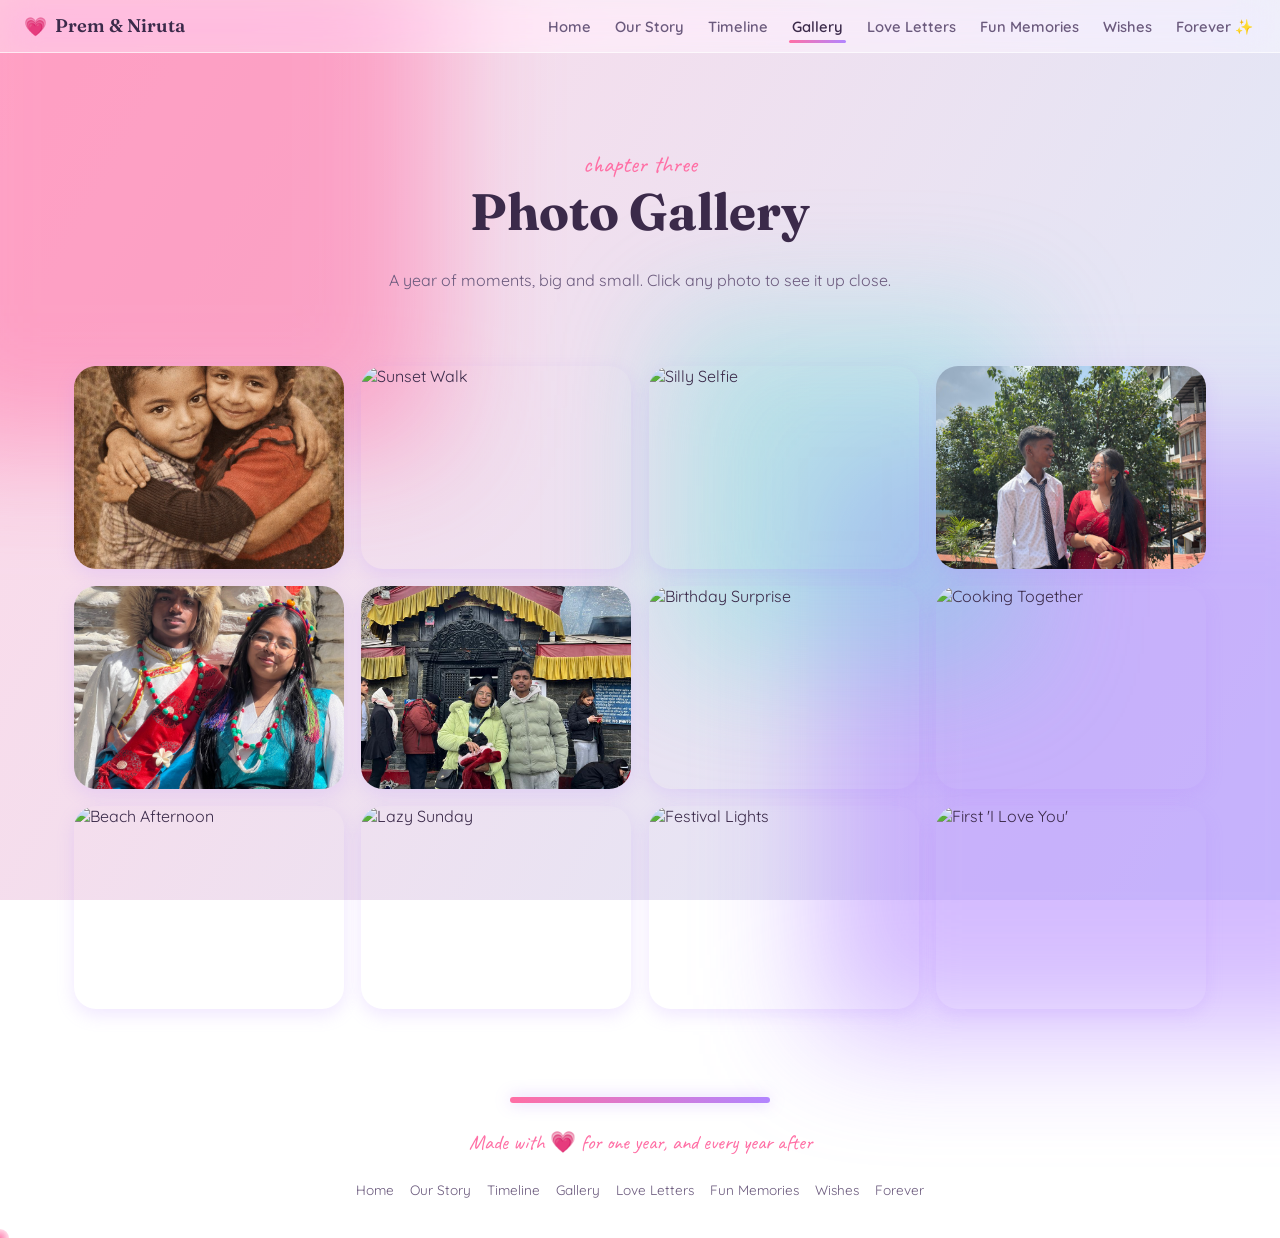
==== gallery.html @ 94ba625b "Added website images Added website images" ====
<!DOCTYPE html>
<html lang="en">
<head>
<meta charset="UTF-8">
<meta name="viewport" content="width=device-width, initial-scale=1.0">
<title>Photo Gallery — Prem &amp; Niruta</title>
<meta name="description" content="A gallery of Prem and Niruta's favorite photos together.">
<link rel="icon" href="assets/images/favicon-src.svg" type="image/svg+xml">
<link rel="stylesheet" href="css/style.css">
<link rel="stylesheet" href="css/pages.css">

</head>
<body>

<div class="bg-mesh"></div>
<div class="blob blob-1"></div>
<div class="blob blob-2"></div>
<div class="blob blob-3"></div>

<nav class="site-nav">
  <a href="index.html" class="nav-brand"><span class="heart-mark">💗</span> Prem &amp; Niruta</a>
  <button class="nav-toggle" aria-label="Toggle menu">☰</button>
  <ul class="nav-links">
    <li><a href="index.html">Home</a></li>
    <li><a href="our-story.html">Our Story</a></li>
    <li><a href="timeline.html">Timeline</a></li>
    <li><a href="gallery.html">Gallery</a></li>
    <li><a href="letters.html">Love Letters</a></li>
    <li><a href="memories.html">Fun Memories</a></li>
    <li><a href="wishes.html">Wishes</a></li>
    <li><a href="closing.html">Forever ✨</a></li>
  </ul>
</nav>

<main>

  <section class="page-hero wrap wrap--tight">
    <span class="eyebrow">chapter three</span>
    <h1>Photo Gallery</h1>
    <p style="color:var(--ink-soft); max-width:600px; margin:0 auto;">A year of moments, big and small. Click any photo to see it up close.</p>
  </section>

  <section class="wrap wrap--tight">
    <div class="gallery-grid">
    <div class="g-item reveal" data-caption="Our First Coffee Date">
      <img src="assets/images/gallery-01.png" alt="Our First Coffee Date" loading="lazy">
      <span class="g-caption">Childhood</span>
    </div>
    <div class="g-item reveal" data-caption="Sunset Walk">
      <img src="assets/images/gallery-02.jpg" alt="Sunset Walk" loading="lazy">
      <span class="g-caption">Latenight Pokhara</span>
    </div>
    <div class="g-item reveal" data-caption="Silly Selfie">
      <img src="assets/images/gallery-03.jpg" alt="Silly Selfie" loading="lazy">
      <span class="g-caption">Farewell</span>
    </div>
    <div class="g-item reveal" data-caption="Dancing in the Rain">
      <img src="assets/images/gallery-04.jpg" alt="Dancing in the Rain" loading="lazy">
      <span class="g-caption">Welcome program</span>
    </div>
    <div class="g-item reveal" data-caption="Trip to the Hills">
      <img src="assets/images/gallery-05.jpg" alt="Trip to the Hills" loading="lazy">
      <span class="g-caption">Mustang</span>
    </div>
    <div class="g-item reveal" data-caption="Movie Night">
      <img src="assets/images/gallery-06.jpg" alt="Movie Night" loading="lazy">
      <span class="g-caption">Muktinath</span>
    </div>
    <div class="g-item reveal" data-caption="Birthday Surprise">
      <img src="assets/images/gallery-07.jpg" alt="Birthday Surprise" loading="lazy">
      <span class="g-caption">College days</span>
    </div>
    <div class="g-item reveal" data-caption="Cooking Together">
      <img src="assets/images/gallery-08.jpg" alt="Cooking Together" loading="lazy">
      <span class="g-caption">Rupse jharana</span>
    </div>
    <div class="g-item reveal" data-caption="Beach Afternoon">
      <img src="assets/images/gallery-09.jpg" alt="Beach Afternoon" loading="lazy">
      <span class="g-caption">Pokhara</span>
    </div>
    <div class="g-item reveal" data-caption="Lazy Sunday">
      <img src="assets/images/gallery-10.jpg" alt="Lazy Sunday" loading="lazy">
      <span class="g-caption">Garden of dreams</span>
    </div>
    <div class="g-item reveal" data-caption="Festival Lights">
      <img src="assets/images/gallery-11.jpg" alt="Festival Lights" loading="lazy">
      <span class="g-caption">Walk</span>
    </div>
    <div class="g-item reveal" data-caption="First 'I Love You'">
      <img src="assets/images/gallery-12.jpg" alt="First 'I Love You'" loading="lazy">
      <span class="g-caption">Dhumba lake'</span>
    </div>
    </div>
  </section>

  <!-- Lightbox modal, shared by every gallery image -->
  <div class="lightbox" id="lightbox">
    <button class="lightbox-close" aria-label="Close">✕</button>
    <button class="lightbox-nav lightbox-prev" aria-label="Previous">‹</button>
    <div class="lightbox-inner">
      <img class="lightbox-img" src="" alt="Enlarged memory">
      <p class="lightbox-caption"></p>
    </div>
    <button class="lightbox-nav lightbox-next" aria-label="Next">›</button>
  </div>

</main>

<footer class="site-footer">
  <div class="liquid-ribbon"></div>
  <p class="footer-love">Made with 💗 for one year, and every year after</p>
  <nav class="page-links">
    <a href="index.html">Home</a>
    <a href="our-story.html">Our Story</a>
    <a href="timeline.html">Timeline</a>
    <a href="gallery.html">Gallery</a>
    <a href="letters.html">Love Letters</a>
    <a href="memories.html">Fun Memories</a>
    <a href="wishes.html">Wishes</a>
    <a href="closing.html">Forever</a>
  </nav>
</footer>

<script src="js/main.js"></script>
<script src="js/components.js"></script>

</body>
</html>
---- css/style.css ----
/* ==========================================================================
   PREM & NIRUTA — "One Year, Ever After"
   Global Stylesheet
   --------------------------------------------------------------------------
   DESIGN SYSTEM (token summary — see README.md for the full rationale)

   Palette:
     --blush, --lavender, --sky, --peach   → background gradient mesh
     --magenta-glow, --violet-glow, --aqua-glow → neon-pastel accents
     --ink                                  → primary text (deep plum, AA-safe)
     --glass                                → frosted glass surface color

   Type:
     --font-display  "Fraunces"  → romantic, soft-serif, used for headlines
     --font-script   "Caveat"    → handwritten accents, love-note captions
     --font-body     "Quicksand"→ rounded, friendly, used for paragraphs/UI

   Signature element:
     The "liquid ribbon" — a flowing, morphing gradient line that appears in
     the nav, section dividers and footer of every page. It represents the
     couple's story flowing continuously from one chapter (page) to the next.
   ========================================================================== */

@import url('https://fonts.googleapis.com/css2?family=Fraunces:ital,opsz,wght@0,9..144,400;0,9..144,500;0,9..144,600;0,9..144,700;1,9..144,500&family=Quicksand:wght@400;500;600;700&family=Caveat:wght@500;600;700&display=swap');

/* -------------------------------- Reset -------------------------------- */
*, *::before, *::after { box-sizing: border-box; }
html { scroll-behavior: smooth; }
body {
  margin: 0;
  min-height: 100vh;
  font-family: var(--font-body);
  color: var(--ink);
  overflow-x: hidden;
}
img { max-width: 100%; display: block; }
a { text-decoration: none; color: inherit; }
ul { list-style: none; margin: 0; padding: 0; }
button { font-family: inherit; cursor: pointer; }
h1, h2, h3, h4 { font-family: var(--font-display); margin: 0 0 .5em; line-height: 1.15; }
p { line-height: 1.7; }

/* ------------------------------- Tokens --------------------------------- */
:root {
  /* base palette */
  --blush:    #ffd9e8;
  --lavender: #e3d1ff;
  --sky:      #cfefff;
  --peach:    #ffe7d1;
  --mint:     #d1fff0;

  /* neon-pastel accents (used sparingly, for glow + CTAs) */
  --magenta-glow: #ff6fa5;
  --violet-glow:  #b285ff;
  --aqua-glow:    #5fe1d6;

  /* text + surfaces */
  --ink: #3b2a4a;
  --ink-soft: #6b5a7d;
  --glass: rgba(255, 255, 255, 0.38);
  --glass-strong: rgba(255, 255, 255, 0.55);
  --glass-border: rgba(255, 255, 255, 0.65);
  --shadow-glow: 0 8px 32px rgba(178, 133, 255, 0.25);

  /* type */
  --font-display: "Fraunces", "Iowan Old Style", serif;
  --font-script: "Caveat", cursive;
  --font-body: "Quicksand", "Trebuchet MS", sans-serif;

  /* layout */
  --page-max: 1180px;
  --radius-lg: 32px;
  --radius-md: 22px;
  --radius-sm: 14px;
}

/* ---------------------- Animated pastel mesh backdrop -------------------
   A slow-shifting gradient mesh sits behind every page (fixed, so it stays
   put while content scrolls). Three soft "liquid blobs" drift and morph
   using border-radius keyframes — cheap on GPU, no canvas needed.
---------------------------------------------------------------------------*/
.bg-mesh {
  position: fixed;
  inset: 0;
  z-index: -2;
  background: linear-gradient(120deg, var(--blush), var(--sky) 45%, var(--lavender) 75%, var(--peach));
  background-size: 300% 300%;
  animation: meshShift 22s ease-in-out infinite;
}
@keyframes meshShift {
  0%   { background-position: 0% 30%; }
  50%  { background-position: 100% 70%; }
  100% { background-position: 0% 30%; }
}

.blob {
  position: fixed;
  z-index: -1;
  filter: blur(60px);
  opacity: .55;
  animation: blobMorph 14s ease-in-out infinite, blobDrift 26s ease-in-out infinite;
  pointer-events: none;
}
.blob-1 { top: -10%; left: -8%;  width: 42vw; height: 42vw; background: var(--magenta-glow); animation-delay: 0s, 0s; }
.blob-2 { bottom: -15%; right: -10%; width: 46vw; height: 46vw; background: var(--violet-glow); animation-delay: 2s, 3s; }
.blob-3 { top: 35%; right: 20%; width: 28vw; height: 28vw; background: var(--aqua-glow); animation-delay: 4s, 6s; opacity: .35; }

@keyframes blobMorph {
  0%, 100% { border-radius: 42% 58% 65% 35% / 45% 40% 60% 55%; }
  33%      { border-radius: 65% 35% 45% 55% / 55% 65% 35% 45%; }
  66%      { border-radius: 35% 65% 55% 45% / 35% 45% 55% 65%; }
}
@keyframes blobDrift {
  0%, 100% { transform: translate(0, 0) scale(1); }
  50%      { transform: translate(4%, -4%) scale(1.08); }
}

/* ------------------------------ Liquid ribbon ---------------------------
   Signature motif: a thin flowing gradient line used as a divider + the
   nav's underline + footer accent. Animated with a moving background
   gradient to feel like liquid running through it.
---------------------------------------------------------------------------*/
.liquid-ribbon {
  height: 6px;
  border-radius: 999px;
  background: linear-gradient(90deg, var(--magenta-glow), var(--violet-glow), var(--aqua-glow), var(--magenta-glow));
  background-size: 300% 100%;
  animation: ribbonFlow 6s linear infinite;
  box-shadow: 0 0 16px rgba(178,133,255,.45);
}
@keyframes ribbonFlow {
  0%   { background-position: 0% 50%; }
  100% { background-position: 300% 50%; }
}

/* --------------------------------- Nav ----------------------------------*/
.site-nav {
  position: sticky;
  top: 0;
  z-index: 100;
  display: flex;
  align-items: center;
  justify-content: space-between;
  gap: 1rem;
  padding: .9rem 1.5rem;
  background: var(--glass);
  backdrop-filter: blur(18px) saturate(160%);
  -webkit-backdrop-filter: blur(18px) saturate(160%);
  border-bottom: 1px solid var(--glass-border);
}
.nav-brand {
  display: flex;
  align-items: center;
  gap: .55rem;
  font-family: var(--font-display);
  font-weight: 600;
  font-size: 1.15rem;
  color: var(--ink);
}
.nav-brand .heart-mark {
  width: 22px; height: 22px;
  display: inline-block;
  animation: pulseHeart 1.6s ease-in-out infinite;
}
@keyframes pulseHeart { 0%,100% { transform: scale(1); } 50% { transform: scale(1.18); } }

.nav-links {
  display: flex;
  flex-wrap: wrap;
  gap: .2rem 1.1rem;
  font-size: .92rem;
  font-weight: 600;
}
.nav-links a {
  position: relative;
  padding: .35rem .2rem;
  color: var(--ink-soft);
  transition: color .25s ease;
  white-space: nowrap;
}
.nav-links a::after {
  content: "";
  position: absolute; left: 0; right: 100%; bottom: -2px;
  height: 3px; border-radius: 999px;
  background: linear-gradient(90deg, var(--magenta-glow), var(--violet-glow));
  transition: right .3s ease;
}
.nav-links a:hover, .nav-links a.active { color: var(--ink); }
.nav-links a:hover::after, .nav-links a.active::after { right: 0; }

.nav-toggle {
  display: none;
  width: 40px; height: 40px;
  border-radius: 50%;
  border: none;
  background: var(--glass-strong);
  align-items: center; justify-content: center;
  font-size: 1.1rem;
}

@media (max-width: 880px) {
  .nav-toggle { display: flex; }
  .nav-links {
    position: absolute;
    top: 100%; left: 0; right: 0;
    flex-direction: column;
    background: var(--glass-strong);
    backdrop-filter: blur(20px);
    padding: 1rem 1.5rem 1.4rem;
    border-bottom: 1px solid var(--glass-border);
    display: none;
  }
  .nav-links.open { display: flex; }
}

/* ------------------------------- Layout ---------------------------------*/
main { position: relative; z-index: 1; }
.wrap {
  max-width: var(--page-max);
  margin: 0 auto;
  padding: 4.5rem 1.5rem;
}
.wrap--tight { padding-top: 2.5rem; padding-bottom: 2.5rem; }
.section-head { text-align: center; max-width: 720px; margin: 0 auto 2.75rem; }
.eyebrow {
  display: inline-block;
  font-family: var(--font-script);
  font-size: 1.35rem;
  color: var(--magenta-glow);
  margin-bottom: .25rem;
}
.section-head h2 { font-size: clamp(1.8rem, 4vw, 2.7rem); }
.section-head p { color: var(--ink-soft); font-size: 1.05rem; }

/* ------------------------------ Glass card -------------------------------*/
.glass-card {
  background: var(--glass);
  border: 1px solid var(--glass-border);
  border-radius: var(--radius-lg);
  backdrop-filter: blur(16px) saturate(160%);
  -webkit-backdrop-filter: blur(16px) saturate(160%);
  box-shadow: var(--shadow-glow);
  transition: transform .35s ease, box-shadow .35s ease;
}
.glass-card:hover {
  transform: translateY(-6px);
  box-shadow: 0 16px 44px rgba(178, 133, 255, 0.35);
}
.glass-card--pad { padding: 2rem; }

/* ------------------------------- Buttons ---------------------------------*/
.btn {
  position: relative;
  display: inline-flex;
  align-items: center;
  gap: .5rem;
  padding: .85rem 1.7rem;
  border-radius: 999px;
  font-weight: 700;
  font-size: .95rem;
  border: none;
  overflow: hidden;
  isolation: isolate;
  transition: transform .25s ease, box-shadow .25s ease;
}
.btn--primary {
  color: #fff;
  background: linear-gradient(135deg, var(--magenta-glow), var(--violet-glow));
  box-shadow: 0 8px 24px rgba(255, 111, 165, 0.45);
}
.btn--ghost {
  color: var(--ink);
  background: var(--glass-strong);
  border: 1px solid var(--glass-border);
}
.btn:hover { transform: translateY(-3px) scale(1.03); }
.btn:active { transform: translateY(0) scale(0.98); }
/* liquid shine sweep on hover */
.btn::before {
  content: "";
  position: absolute; inset: 0;
  background: linear-gradient(120deg, transparent 30%, rgba(255,255,255,.55) 50%, transparent 70%);
  transform: translateX(-120%);
  transition: transform .6s ease;
  z-index: -1;
}
.btn:hover::before { transform: translateX(120%); }

/* -------------------------- Floating hearts layer ------------------------
   A fixed canvas-free layer: JS spawns small heart <span> elements that
   float upward and fade — lightweight ambient romance, not distracting.
---------------------------------------------------------------------------*/
#floating-hearts {
  position: fixed; inset: 0;
  pointer-events: none;
  z-index: 2;
  overflow: hidden;
}
.f-heart {
  position: absolute;
  bottom: -5%;
  font-size: 1.2rem;
  opacity: 0;
  animation: floatUp linear forwards;
  filter: drop-shadow(0 0 6px rgba(255,111,165,.55));
}
@keyframes floatUp {
  0%   { opacity: 0; transform: translateY(0) translateX(0) rotate(0deg); }
  10%  { opacity: .85; }
  90%  { opacity: .6; }
  100% { opacity: 0; transform: translateY(-110vh) translateX(var(--drift, 40px)) rotate(25deg); }
}

/* --------------------------- Custom cursor sparkle ------------------------*/
.cursor-glow {
  position: fixed;
  width: 18px; height: 18px;
  border-radius: 50%;
  background: radial-gradient(circle, rgba(255,111,165,.85), rgba(178,133,255,0));
  pointer-events: none;
  z-index: 9999;
  transform: translate(-50%, -50%);
  mix-blend-mode: multiply;
  transition: width .2s ease, height .2s ease, opacity .2s ease;
}
@media (hover: none) { .cursor-glow { display: none; } }

/* ------------------------------ Reveal on scroll --------------------------*/
.reveal {
  opacity: 0;
  transform: translateY(28px);
  transition: opacity .8s ease, transform .8s ease;
}
.reveal.is-visible { opacity: 1; transform: translateY(0); }
.reveal-scale { opacity: 0; transform: scale(.92); transition: opacity .8s ease, transform .8s ease; }
.reveal-scale.is-visible { opacity: 1; transform: scale(1); }

/* -------------------------------- Footer ---------------------------------*/
.site-footer {
  position: relative;
  z-index: 1;
  padding: 3rem 1.5rem 2.5rem;
  text-align: center;
  color: var(--ink-soft);
}
.site-footer .liquid-ribbon { max-width: 260px; margin: 0 auto 1.4rem; }
.footer-love {
  font-family: var(--font-script);
  font-size: 1.3rem;
  color: var(--magenta-glow);
}
.page-links {
  margin-top: 1.2rem;
  display: flex; flex-wrap: wrap; gap: .4rem 1rem; justify-content: center;
  font-size: .85rem;
}

/* -------------------------------- Utilities -------------------------------*/
.text-center { text-align: center; }
.grid { display: grid; gap: 1.6rem; }
.grid-2 { grid-template-columns: repeat(2, 1fr); }
.grid-3 { grid-template-columns: repeat(3, 1fr); }
.grid-4 { grid-template-columns: repeat(4, 1fr); }
@media (max-width: 920px) { .grid-3, .grid-4 { grid-template-columns: repeat(2, 1fr); } }
@media (max-width: 560px) { .grid-2, .grid-3, .grid-4 { grid-template-columns: 1fr; } }

.tag-chip {
  display: inline-block;
  padding: .35rem .9rem;
  border-radius: 999px;
  background: var(--glass-strong);
  border: 1px solid var(--glass-border);
  font-size: .78rem;
  font-weight: 700;
  color: var(--ink-soft);
}

::selection { background: var(--magenta-glow); color: #fff; }

/* scrollbar (webkit) */
::-webkit-scrollbar { width: 10px; }
::-webkit-scrollbar-track { background: transparent; }
::-webkit-scrollbar-thumb { background: linear-gradient(var(--magenta-glow), var(--violet-glow)); border-radius: 999px; }

/* ------------------------------ Reduced motion ----------------------------*/
@media (prefers-reduced-motion: reduce) {
  *, *::before, *::after { animation-duration: .001ms !important; animation-iteration-count: 1 !important; transition-duration: .001ms !important; }
  .bg-mesh, .blob, .liquid-ribbon { animation: none !important; }
}
---- css/pages.css ----
/* ==========================================================================
   Page-specific styles — loaded after style.css on every page.
   Grouped by page/section so you can find & tweak each piece easily.
   ========================================================================== */

/* --------------------------------- HERO ----------------------------------*/
.hero {
  min-height: 92vh;
  display: flex;
  align-items: center;
  padding-top: 3rem;
}
.hero-grid {
  display: grid;
  grid-template-columns: 1.1fr .9fr;
  gap: 3rem;
  align-items: center;
}
@media (max-width: 880px) { .hero-grid { grid-template-columns: 1fr; text-align: center; } }

.hero-eyebrow {
  font-family: var(--font-script);
  font-size: 1.5rem;
  color: var(--violet-glow);
}
.hero h1 {
  font-size: clamp(2.4rem, 6vw, 4.4rem);
  font-weight: 600;
}
.hero h1 .banner-word {
  display: inline-block;
  background: linear-gradient(120deg, var(--magenta-glow), var(--violet-glow), var(--aqua-glow));
  background-size: 250% 100%;
  -webkit-background-clip: text;
  background-clip: text;
  color: transparent;
  animation: bannerFlow 5s ease infinite;
}
@keyframes bannerFlow { 0%{background-position:0% 50%;} 100%{background-position:200% 50%;} }

.hero-sub { font-size: 1.15rem; color: var(--ink-soft); max-width: 46ch; margin: 1rem auto 1.8rem; }
@media (min-width: 881px) { .hero-sub { margin-left: 0; } }
.hero-cta { display: flex; gap: 1rem; flex-wrap: wrap; }
@media (max-width: 880px) { .hero-cta { justify-content: center; } }

.hero-counter {
  margin-top: 2.2rem;
  display: flex; gap: 1.4rem; flex-wrap: wrap;
}
@media (max-width: 880px) { .hero-counter { justify-content: center; } }
.counter-box { text-align: center; min-width: 72px; }
.counter-box .num {
  font-family: var(--font-display);
  font-size: 2rem; font-weight: 700;
  color: var(--ink);
}
.counter-box .lbl { font-size: .72rem; text-transform: uppercase; letter-spacing: .08em; color: var(--ink-soft); }

/* the "liquid locket" — signature morphing frame around the hero portrait */
.locket-wrap { position: relative; display: flex; justify-content: center; }
.locket {
  width: min(360px, 80vw);
  aspect-ratio: 3/4;
  position: relative;
  overflow: hidden;
  animation: locketMorph 10s ease-in-out infinite;
  box-shadow: 0 24px 60px rgba(178,133,255,.4);
  border: 6px solid rgba(255,255,255,.6);
}
.locket img { width: 100%; height: 100%; object-fit: cover; }
@keyframes locketMorph {
  0%, 100% { border-radius: 42% 58% 65% 35% / 45% 40% 60% 55%; }
  50%      { border-radius: 60% 40% 30% 70% / 60% 30% 70% 40%; }
}
.locket-halo {
  position: absolute; inset: -30px;
  border-radius: 50%;
  background: radial-gradient(circle, rgba(255,111,165,.35), transparent 70%);
  filter: blur(10px);
  z-index: -1;
  animation: haloPulse 3.4s ease-in-out infinite;
}
@keyframes haloPulse { 0%,100%{ transform: scale(1);} 50%{ transform: scale(1.12);} }
.locket-sparkle {
  position: absolute;
  font-size: 1.4rem;
  animation: sparkleSpin 6s linear infinite;
}
@keyframes sparkleSpin { 0%{ transform: rotate(0) translateY(0);} 100%{ transform: rotate(360deg) translateY(0);} }

.scroll-cue {
  position: absolute; bottom: 1.4rem; left: 50%; transform: translateX(-50%);
  font-size: .8rem; color: var(--ink-soft); text-align: center;
  animation: bob 2s ease-in-out infinite;
}
@keyframes bob { 0%,100%{ transform: translate(-50%,0);} 50%{ transform: translate(-50%,8px);} }

/* ------------------------------ OUR STORY ---------------------------------*/
.story-row {
  display: grid;
  grid-template-columns: .9fr 1.1fr;
  gap: 2.4rem;
  align-items: center;
  margin-bottom: 3rem;
}
.story-row:nth-child(even) { grid-template-columns: 1.1fr .9fr; }
.story-row:nth-child(even) .story-img { order: 2; }
@media (max-width: 800px) {
  .story-row, .story-row:nth-child(even) { grid-template-columns: 1fr; }
  .story-row:nth-child(even) .story-img { order: 0; }
}
.story-img { border-radius: var(--radius-lg); overflow: hidden; box-shadow: var(--shadow-glow); }
.story-chip { font-family: var(--font-script); font-size: 1.2rem; color: var(--violet-glow); }

/* -------------------------------- TIMELINE --------------------------------*/
.timeline {
  position: relative;
  padding-left: 2.2rem;
}
.timeline::before {
  content: "";
  position: absolute; left: 10px; top: 6px; bottom: 6px; width: 4px;
  border-radius: 999px;
  background: linear-gradient(var(--magenta-glow), var(--violet-glow), var(--aqua-glow));
  background-size: 100% 300%;
  animation: ribbonFlowVertical 8s linear infinite;
}
@keyframes ribbonFlowVertical { 0%{ background-position: 0 0;} 100%{ background-position: 0 300%;} }

.t-item { position: relative; padding-bottom: 2.6rem; }
.t-item:last-child { padding-bottom: 0; }
.t-dot {
  position: absolute; left: -2.2rem; top: .3rem;
  width: 22px; height: 22px; border-radius: 50%;
  background: radial-gradient(circle, #fff 0 30%, var(--magenta-glow) 100%);
  box-shadow: 0 0 0 6px rgba(255,111,165,.18);
}
.t-card { display: grid; grid-template-columns: 130px 1fr; gap: 1.2rem; align-items: center; }
.t-card img { border-radius: var(--radius-md); }
@media (max-width: 620px) { .t-card { grid-template-columns: 1fr; } }
.t-date { font-family: var(--font-script); color: var(--magenta-glow); font-size: 1.1rem; }

/* --------------------------------- GALLERY --------------------------------*/
.gallery-grid { display: grid; grid-template-columns: repeat(4, 1fr); gap: 1.1rem; }
@media (max-width: 920px) { .gallery-grid { grid-template-columns: repeat(3, 1fr); } }
@media (max-width: 640px) { .gallery-grid { grid-template-columns: repeat(2, 1fr); } }
.g-item {
  position: relative;
  border-radius: var(--radius-md);
  overflow: hidden;
  cursor: pointer;
  aspect-ratio: 4/3;
  box-shadow: 0 6px 18px rgba(178,133,255,.2);
}
.g-item img { width: 100%; height: 100%; object-fit: cover; transition: transform .5s ease; }
.g-item:hover img { transform: scale(1.1) rotate(-1deg); }
.g-caption {
  position: absolute; inset: auto 0 0 0;
  padding: .7rem .8rem;
  font-size: .8rem; font-weight: 700; color: #fff;
  background: linear-gradient(0deg, rgba(59,42,74,.75), transparent);
  transform: translateY(100%);
  transition: transform .35s ease;
}
.g-item:hover .g-caption { transform: translateY(0); }

/* lightbox */
.lightbox {
  position: fixed; inset: 0; z-index: 500;
  display: none;
  align-items: center; justify-content: center;
  background: rgba(59,42,74,.65);
  backdrop-filter: blur(8px);
  padding: 2rem;
}
.lightbox.open { display: flex; animation: fadeIn .25s ease; }
@keyframes fadeIn { from{opacity:0;} to{opacity:1;} }
.lightbox-inner { max-width: 720px; width: 100%; text-align: center; }
.lightbox-inner img { border-radius: var(--radius-lg); box-shadow: 0 20px 60px rgba(0,0,0,.35); }
.lightbox-caption { color: #fff; margin-top: 1rem; font-family: var(--font-script); font-size: 1.3rem; }
.lightbox-close, .lightbox-nav {
  position: absolute;
  background: var(--glass-strong);
  border: 1px solid var(--glass-border);
  border-radius: 50%;
  width: 44px; height: 44px;
  display: flex; align-items: center; justify-content: center;
  font-size: 1.1rem;
}
.lightbox-close { top: 1.5rem; right: 1.5rem; }
.lightbox-prev { left: 1.5rem; top: 50%; transform: translateY(-50%); }
.lightbox-next { right: 1.5rem; top: 50%; transform: translateY(-50%); }

/* --------------------------------- VIDEOS ---------------------------------*/
.video-card { overflow: hidden; }
.video-frame { position: relative; aspect-ratio: 16/9; border-radius: var(--radius-md) var(--radius-md) 0 0; overflow: hidden; }
.video-frame video { width: 100%; height: 100%; object-fit: cover; }
.video-info { padding: 1.3rem 1.6rem 1.6rem; }
.play-badge {
  position: absolute; inset: 0; margin: auto; width: 64px; height: 64px;
  border-radius: 50%; background: rgba(255,255,255,.75);
  display: flex; align-items: center; justify-content: center;
  font-size: 1.4rem; color: var(--magenta-glow);
  transition: transform .3s ease;
  pointer-events: none;
}
.video-frame:hover .play-badge { transform: scale(1.12); }

/* ------------------------------- PLAYLIST ---------------------------------*/
.player {
  display: grid;
  grid-template-columns: 120px 1fr auto;
  align-items: center;
  gap: 1.2rem;
  padding: 1rem 1.4rem;
  border-radius: var(--radius-md);
  margin-bottom: 1rem;
}
.player img { border-radius: 14px; width: 90px; height: 90px; object-fit: cover; }
@media (max-width: 560px) { .player { grid-template-columns: 60px 1fr; } .player img { width: 56px; height: 56px; } .player .player-controls { grid-column: 1 / -1; } }
.player-title { font-weight: 700; }
.player-sub { font-size: .82rem; color: var(--ink-soft); }
.player-controls { display: flex; align-items: center; gap: .7rem; }
.play-btn {
  width: 46px; height: 46px; border-radius: 50%; border: none;
  background: linear-gradient(135deg, var(--magenta-glow), var(--violet-glow));
  color: #fff; font-size: 1.05rem;
  display: flex; align-items: center; justify-content: center;
  box-shadow: 0 6px 16px rgba(255,111,165,.4);
}
.progress-bar { flex: 1; height: 6px; border-radius: 999px; background: rgba(178,133,255,.2); position: relative; overflow: hidden; min-width: 90px; }
.progress-fill { position: absolute; inset: 0 auto 0 0; width: 0%; background: linear-gradient(90deg, var(--magenta-glow), var(--aqua-glow)); border-radius: 999px; }

/* --------------------------------- WISHES ----------------------------------*/
.wishes-wall { column-count: 3; column-gap: 1.4rem; }
@media (max-width: 920px) { .wishes-wall { column-count: 2; } }
@media (max-width: 620px) { .wishes-wall { column-count: 1; } }
.wish-card { break-inside: avoid; margin-bottom: 1.4rem; padding: 1.4rem; }
.wish-from { font-family: var(--font-script); color: var(--magenta-glow); font-size: 1.15rem; margin-top: .6rem; display: block; }

.wish-form { display: grid; gap: 1rem; max-width: 560px; margin: 0 auto; }
.wish-form input, .wish-form textarea {
  width: 100%;
  padding: .9rem 1.1rem;
  border-radius: var(--radius-sm);
  border: 1px solid var(--glass-border);
  background: rgba(255,255,255,.55);
  font-family: inherit; font-size: .95rem; color: var(--ink);
}
.wish-form textarea { min-height: 110px; resize: vertical; }
.wish-form input:focus, .wish-form textarea:focus { outline: 2px solid var(--violet-glow); outline-offset: 1px; }

/* ------------------------------ FUN MEMORIES -------------------------------*/
.memory-card { padding: 1.6rem; text-align: center; }
.memory-emoji { font-size: 2.2rem; display: block; margin-bottom: .6rem; }
.flip-card { perspective: 1200px; height: 260px; }
.flip-inner { position: relative; width: 100%; height: 100%; transition: transform .7s; transform-style: preserve-3d; }
.flip-card:hover .flip-inner, .flip-card:focus-within .flip-inner { transform: rotateY(180deg); }
.flip-front, .flip-back {
  position: absolute; inset: 0; backface-visibility: hidden;
  border-radius: var(--radius-md); overflow: hidden;
  display: flex; align-items: center; justify-content: center; text-align: center; padding: 1.2rem;
}
.flip-back { transform: rotateY(180deg); background: var(--glass-strong); }

/* ------------------------------ FUTURE DREAMS ------------------------------*/
.dream-list { display: grid; gap: 1rem; }
.dream-item { display: flex; align-items: center; gap: 1rem; padding: 1.1rem 1.4rem; }
.dream-check {
  width: 30px; height: 30px; border-radius: 50%; flex: none;
  background: linear-gradient(135deg, var(--aqua-glow), var(--violet-glow));
  display: flex; align-items: center; justify-content: center; color: #fff; font-size: .9rem;
}

/* ------------------------------- LOVE LETTERS -------------------------------*/
.letter {
  position: relative;
  padding: 2.4rem;
  font-family: var(--font-script);
  font-size: 1.35rem;
  line-height: 1.6;
  color: var(--ink);
}
.letter::before {
  content: "\2764";
  position: absolute; top: -18px; left: 2.2rem;
  font-family: initial;
  font-size: 1.4rem;
  color: var(--magenta-glow);
  background: var(--blush);
  border-radius: 50%;
  width: 36px; height: 36px;
  display: flex; align-items: center; justify-content: center;
  box-shadow: 0 4px 12px rgba(178,133,255,.35);
}
.letter-sign { text-align: right; margin-top: 1rem; font-size: 1.5rem; }

/* ---------------------------------- QUIZ -----------------------------------*/
.quiz-box { max-width: 620px; margin: 0 auto; padding: 2.2rem; }
.quiz-q { font-family: var(--font-display); font-size: 1.35rem; margin-bottom: 1.2rem; }
.quiz-options { display: grid; gap: .8rem; }
.quiz-opt {
  text-align: left;
  padding: .9rem 1.1rem;
  border-radius: var(--radius-sm);
  border: 1px solid var(--glass-border);
  background: rgba(255,255,255,.45);
  font-weight: 600;
  transition: background .2s ease, transform .2s ease;
}
.quiz-opt:hover { background: rgba(255,255,255,.75); transform: translateX(4px); }
.quiz-opt.correct { background: linear-gradient(135deg, var(--aqua-glow), var(--mint)); }
.quiz-opt.wrong { background: #ffd0d0; }
.quiz-progress { display: flex; gap: .4rem; margin-bottom: 1.4rem; }
.quiz-progress span { flex: 1; height: 6px; border-radius: 999px; background: rgba(178,133,255,.2); }
.quiz-progress span.done { background: linear-gradient(90deg, var(--magenta-glow), var(--violet-glow)); }
.quiz-result { text-align: center; }
.quiz-result .big-emoji { font-size: 3rem; }

/* --------------------------------- CLOSING ---------------------------------*/
.closing-hero {
  min-height: 100vh;
  display: flex; align-items: center; justify-content: center; text-align: center;
  position: relative;
  overflow: hidden;
}
#celebration-canvas { position: fixed; inset: 0; z-index: 3; pointer-events: none; }
.closing-content { position: relative; z-index: 4; max-width: 640px; padding: 2rem; }
.closing-content h1 { font-size: clamp(2.2rem, 6vw, 3.6rem); }
.closing-signature { font-family: var(--font-script); font-size: 2rem; margin-top: 1.4rem; color: var(--violet-glow); }
.replay-btn { margin-top: 1.6rem; }

/* -------------------------------- GENERIC PAGE HERO ------------------------*/
.page-hero {
  padding: 6rem 1.5rem 2rem;
  text-align: center;
}
.page-hero .eyebrow { font-size: 1.5rem; }
.page-hero h1 { font-size: clamp(2rem, 5vw, 3.2rem); }
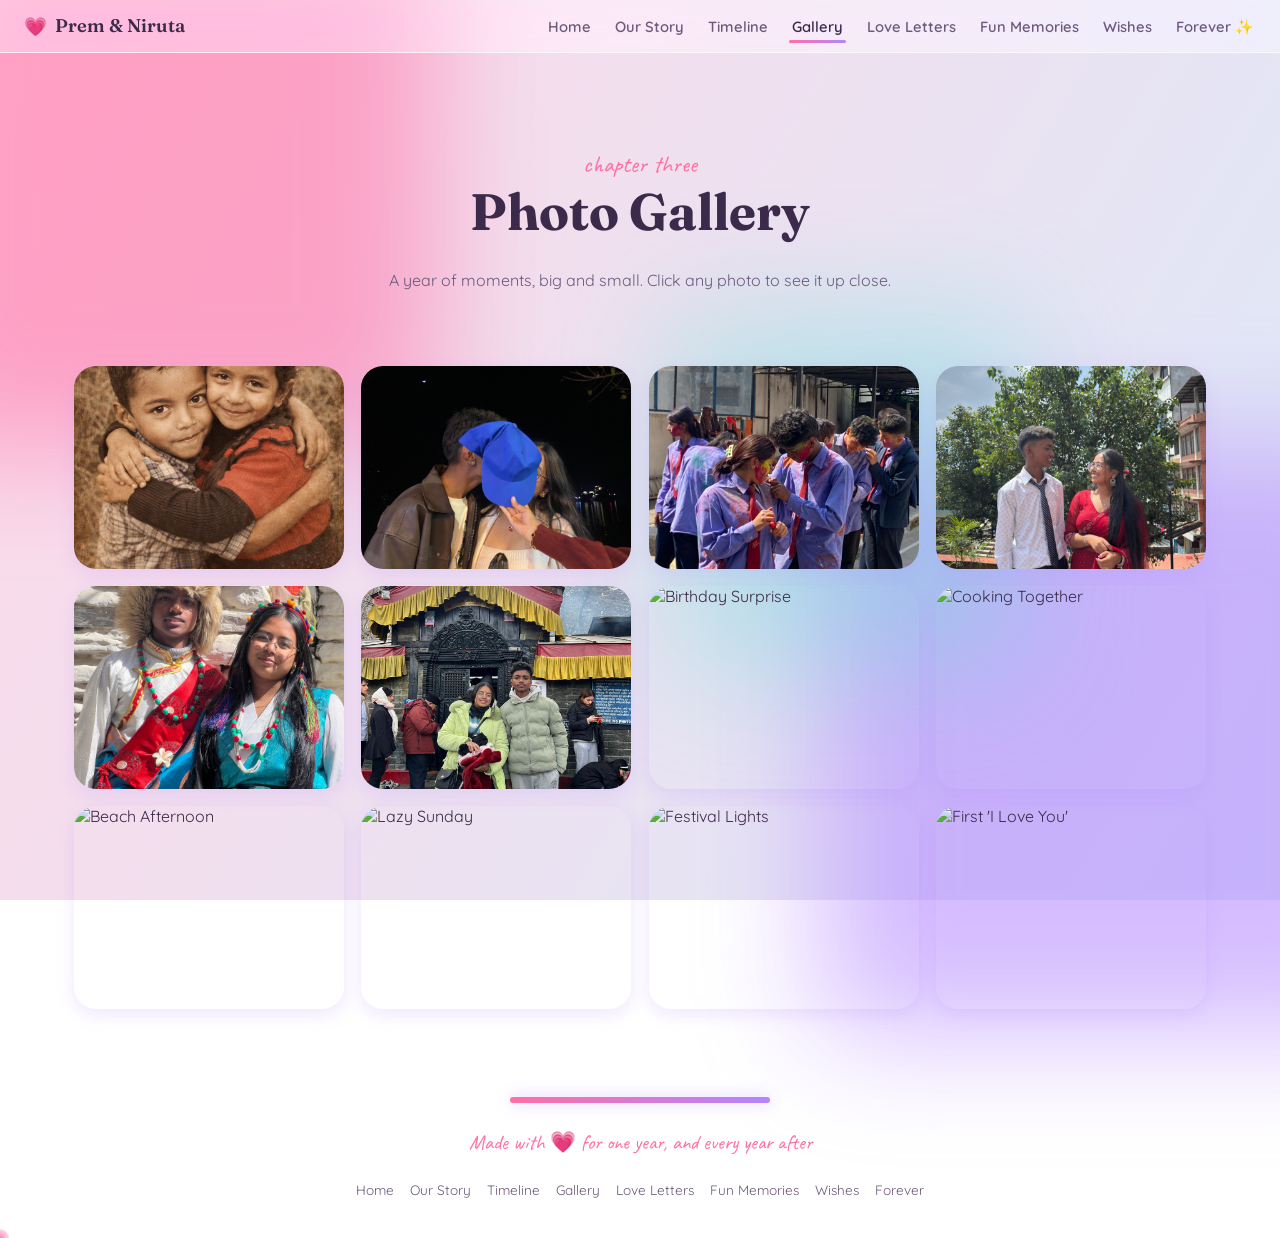
==== commit 5f445ec9: "Update gallery.html" ====
--- a/gallery.html
+++ b/gallery.html
@@ -47,11 +47,11 @@
       <span class="g-caption">Childhood</span>
     </div>
     <div class="g-item reveal" data-caption="Sunset Walk">
-      <img src="assets/images/gallery-02.jpg" alt="Sunset Walk" loading="lazy">
+      <img src="assets/images/gallery-02.JPG" alt="Sunset Walk" loading="lazy">
       <span class="g-caption">Latenight Pokhara</span>
     </div>
     <div class="g-item reveal" data-caption="Silly Selfie">
-      <img src="assets/images/gallery-03.jpg" alt="Silly Selfie" loading="lazy">
+      <img src="assets/images/gallery-03.JPG" alt="Silly Selfie" loading="lazy">
       <span class="g-caption">Farewell</span>
     </div>
     <div class="g-item reveal" data-caption="Dancing in the Rain">
